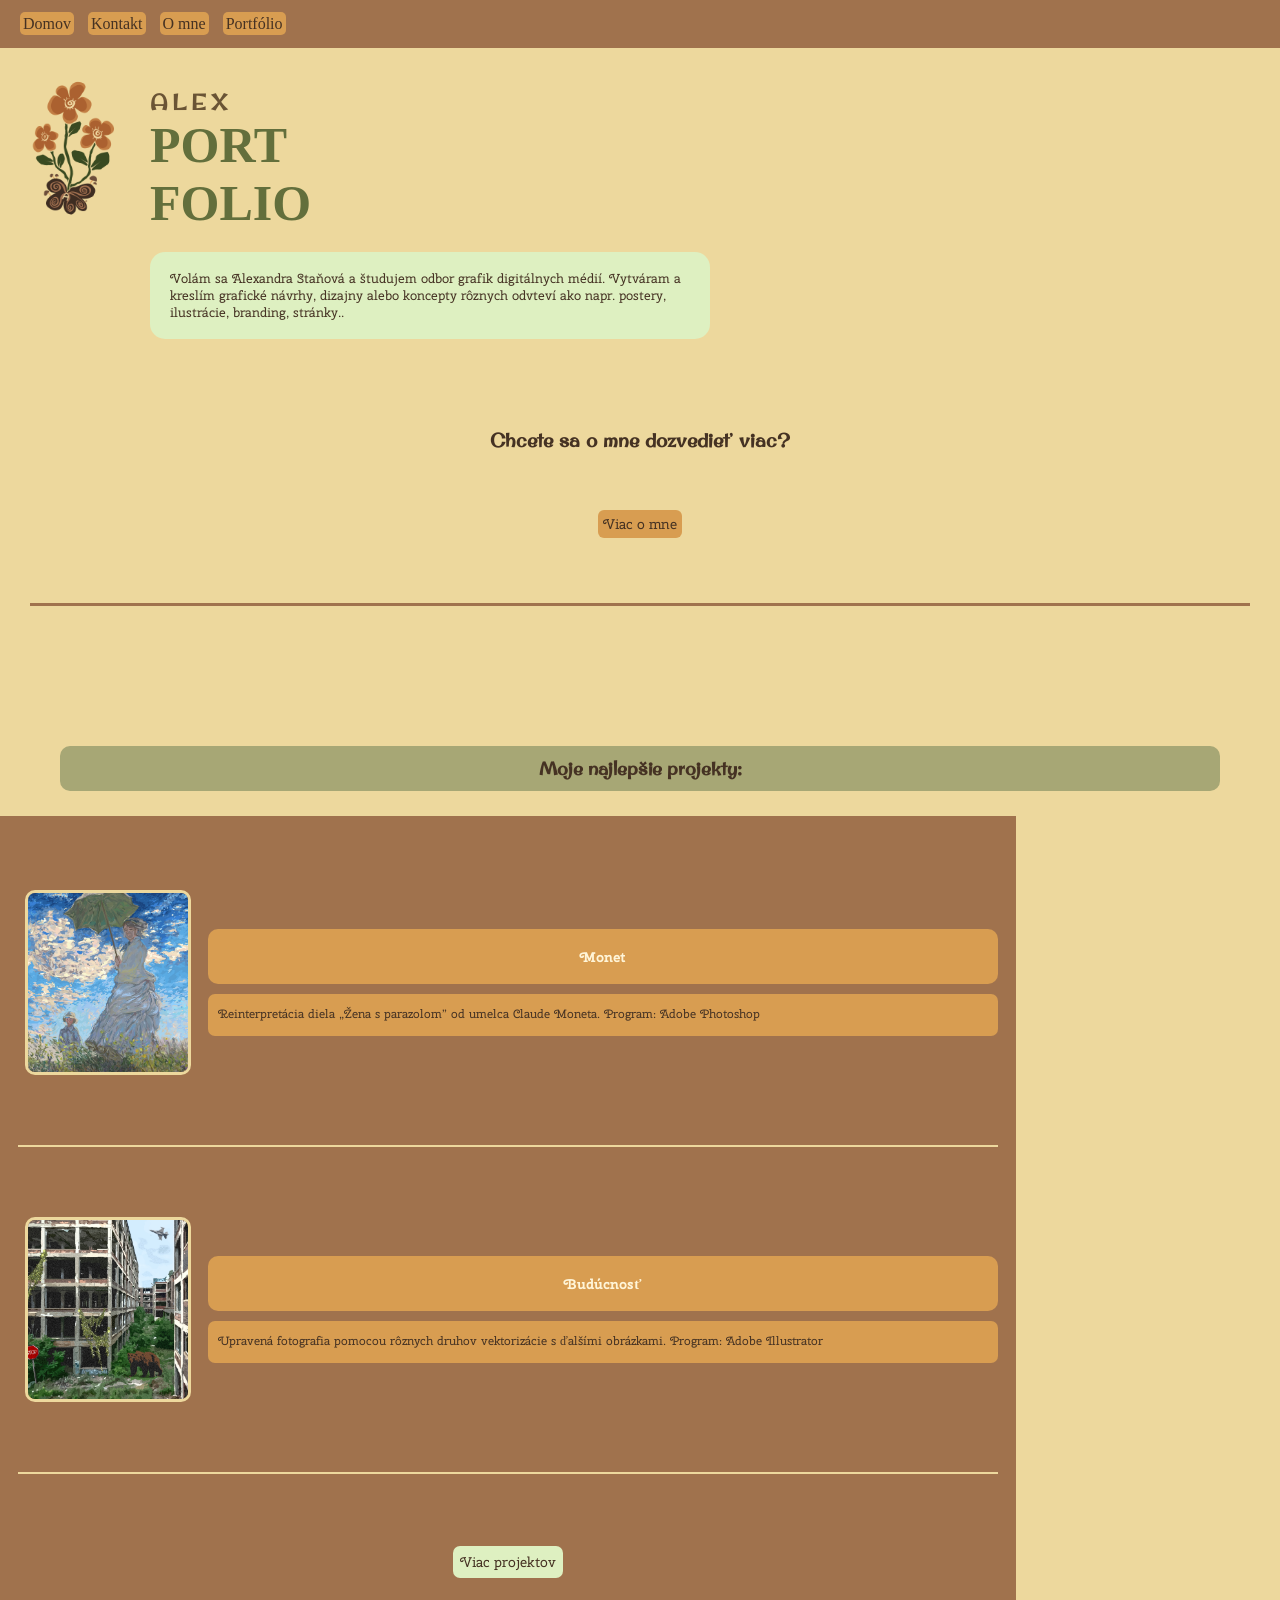
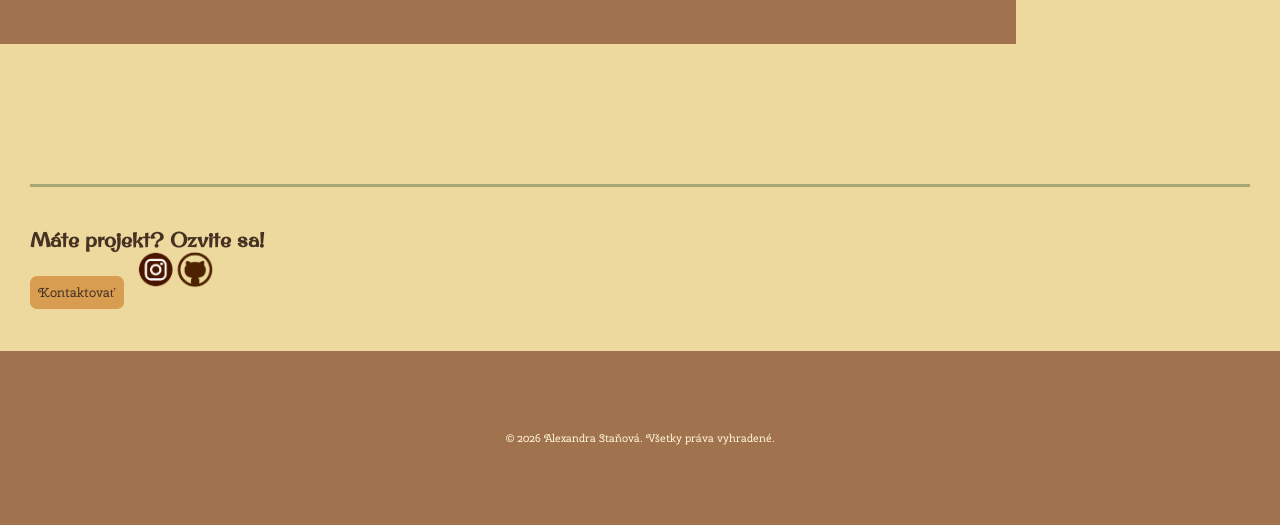
==== index.html @ a2c01151 "." ====
<!DOCTYPE html>
<html lang="en">
<head>
    <meta charset="UTF-8">
    <meta name="viewport" content="width=device-width, initial-scale=1.0">
    <link rel="stylesheet" href="assets/css/normalize.css">
    <link rel="stylesheet" href="assets/css/style.css">
    <title>Portfólio Domov</title>
</head>
<body>

<!------------------------------------------------------------------------------------------------>

    <header>
        <a href="index.html" class="header-domov">Domov</a>
        <a href="kontakt.html" class="header-kontakt">Kontakt</a>
        <a href="o-mne.html" class="header-omne">O mne</a>
        <a href="portfolio.html" class="header-portfolio">Portfólio</a>
    </header>

<!---------------------------------------------------------------------------------------------------->

<section class="hero">
    <div class="hero-image">
        <img src="pictures/kvet_portfolio.png" alt="kvet" width="300px" height="auto">
    </div>
    <div class="hero-text">
        <div class="hero-headings">
            <h1 class="farba-mena">ALEX</h1>
            <h1 class="farba-portfolio">PORT</h1>
            <h1 class="farba-portfolio">FOLIO</h1>
        </div>
        <main class="domov-popis">
            <p>Volám sa Alexandra Staňová a študujem odbor grafik digitálnych médií. Vytváram a kreslím grafické návrhy, dizajny alebo koncepty rôznych odvteví ako napr. postery, ilustrácie, branding, stránky..</p>
        </main>
    </div>
</section>

<!--------------------------------------------------------------------------------------------->

<section class="sekcia-viac-omne">
    <h3>Chcete sa o mne dozvedieť viac?</h3>
    <a href="o-mne.html" class="o-mne">Viac o mne</a>
</section>

<!----------------------------------------------------------------------------------------->



<h2 class="naj-projekty-nadpis">Moje najlepšie projekty:</h2>

<article class="naj-projekty">
    
        <section class="projekt-monet projekt-karta">
            <img class="obrazky" src="projects/monet.jpg" alt="monet" width="200px" height="auto">

            <div class="projekt-text">
                <section class="border-nazov">
                    <h4>Monet</h4>
                </section>

                <section class="border-popis">
                    <p>Reinterpretácia diela „Žena s parazolom” od umelca Claude Moneta. Program: Adobe Photoshop</p>
                </section>
            </div>
        </section>

        <section class="projekt-buducnost projekt-karta">
            <img class="obrazky" src="projects/buducnost.jpg" alt="budúcnosť" width="200px" height="auto">

            <div class="projekt-text">
                <section class="border-nazov">
                    <h4>Budúcnosť</h4>
                </section>

                <section class="border-popis">
                    <p>Upravená fotografia pomocou rôznych druhov vektorizácie s ďalšími obrázkami. Program: Adobe Illustrator</p>
                </section>
            </div>
        </section>

        <section class="sekcia-viac-projektov">
            <a href="portfolio.html" class="viac-projektov">Viac projektov</a>
        </section>

</article>

    


<!----------------------------------------------------------------------------------------->

<section class="border-kontakt">
    <h3 id="ozvite-sa-nadpis">Máte projekt? Ozvite sa!</h3>
    <a href="kontakt.html" class="kontaktovat">Kontaktovať</a>
    <img  src="icons/Group 53.png" alt="instagram a github ikony" width="85px" height="auto">
</section>

<!------------------------------------------------------------------------------------------->

<footer>
    © 2026 Alexandra Staňová. Všetky práva vyhradené.
</footer>

<!---------------------------------------------------------------------------------------------->

</body>
</html>
---- assets/css/style.css ----
@import url('https://fonts.googleapis.com/css2?family=Irish+Grover&family=Julius+Sans+One&family=Montserrat:ital,wght@0,100..900;1,100..900&display=swap');
@import url('https://fonts.googleapis.com/css2?family=Irish+Grover&family=Julius+Sans+One&family=Montserrat:ital,wght@0,100..900;1,100..900&family=Original+Surfer&display=swap');
@import url('https://fonts.googleapis.com/css2?family=Cherry+Swash:wght@400;700&family=Irish+Grover&family=Julius+Sans+One&family=Montserrat:ital,wght@0,100..900;1,100..900&family=Original+Surfer&display=swap');

:root{
    --primarna-pozadie: #EDD89D;
    --primarna-header-footer-sekcie: #A0724D;
    --primarna-border-nav: #D89D51;
    --text-podnadpisy: #453223;

    --elementy-sekcie: #A7A775;
    --sekundarna-nadpisy: #636F3C;
    --sekundarna-meno: #6A5435;
    
    --nadpisy-projektov: #FFF5D8;
    --imput-bordery: #DEF0C1;
}


/*----------------------------------------------------------------------------------*/


body{
    background-color: var(--primarna-pozadie);
    margin: 0;
}

footer{
    font-family: Cherry Swash;
    background-color: var(--primarna-header-footer-sekcie);
    color: var(--nadpisy-projektov);
    padding-top: 80px;
    margin-top: 50px;
    padding-bottom: 80px;
    text-align: center;
    font-size: 11px;
    font-weight: lighter;
}

header{
    background-color: var(--primarna-header-footer-sekcie);
    padding: 15px;

}
.header-domov{
    font-family: Irish Grover;
    color: var(--text-podnadpisy);
    background-color: var(--primarna-border-nav);
    margin-right: 10px;
    padding: 3px;
    border-radius: 5px;
    margin-left: 5px;
}
.header-kontakt{
    font-family: Irish Grover;
    color: var(--text-podnadpisy);
    background-color: var(--primarna-border-nav);
    margin-right: 10px;
    padding: 3px;
    border-radius: 5px;
}
.header-omne{
    font-family: Irish Grover;
    color: var(--text-podnadpisy);
    background-color: var(--primarna-border-nav);
    margin-right: 10px;
    padding: 3px;
    border-radius: 5px;
}
.header-portfolio{
    font-family: Irish Grover;
    color: var(--text-podnadpisy);
    background-color: var(--primarna-border-nav);
    margin-right: 10px;
    padding: 3px;
    border-radius: 5px;
}


/*-------------------------------------------------------------------------------------*/


/*toto je domovska stranka*/


.farba-mena{
    color: var(--sekundarna-meno);
    font-family: Original Surfer;
    font-size: 22px;
    letter-spacing: 5px;
    padding-top: 20px;
}
.farba-portfolio{
    color: var(--sekundarna-nadpisy);
    font-family: Irish Grover;
    font-size: 50px;
    font-weight: light;
}



p{
    font-family: Cherry Swash;
    color: var(--text-podnadpisy);
}
h3{

    color: var(--text-podnadpisy);
    font-family: Original Surfer;
}
h2{
    color: var(--text-podnadpisy);
    font-family: Original Surfer;
}
h4{
    font-family: Cherry Swash;
    color: var(--nadpisy-projektov);
}




.domov-popis{
    background-color: var(--imput-bordery);
    padding-right: 20px;
    padding-bottom: 5px;
    padding-top: 5px;
    padding-left: 20px;
    /*padding: 20px 20px 18px;*/
    border: var(--imput-bordery);
    border-radius: 15px;
    margin: 0;
    box-sizing: border-box;
    max-width: 560px;
    font-size: 13px;
}

.hero{
    display: flex;
    align-items: flex-start;
    gap: 30px;
    margin: 20px;
}

.hero-image img{
    /*display: block;*/
    width: 100px;
    height: auto;
}

.hero-text{
    display: flex;
    flex-direction: column;
    gap: 20px;
}

.hero-headings h1{
    margin: 0;
}

.hero-headings{
    display: flex;
    flex-direction: column;
    /*gap: 5px;*/
}

.o-mne{
    background-color: var(--primarna-border-nav);
    border-radius: 6px;
    padding: 5px;
    border-color: var(--primarna-border-nav);
    border-bottom: var(--primarna-border-nav);
    border-right: var(--primarna-border-nav);
    color: var(--text-podnadpisy);
    margin-top: 40px;
    font-size: 14px;
    margin-bottom: 25px;
}
.sekcia-viac-omne{
    display: flex;
    flex-direction: column;
    align-items: center;
    border-bottom: solid;
    color: var(--primarna-header-footer-sekcie);
    padding-bottom: 40px;
    margin-left: 30px;
    margin-right: 30px;
    text-align: center;
    margin-top: 70px;
}



.viac-projektov{
    background-color: var(--imput-bordery);
    color: var(--text-podnadpisy);
    border-radius: 7px;
    padding: 7px;
    font-size: 14px;
}
.sekcia-viac-projektov{
    display: flex;
    flex-direction: column;
    align-items: center;
    margin-top: 50px;
    margin-bottom: 30px;
}



.kontaktovat{
    background-color: var(--primarna-border-nav);
    color: var(--text-podnadpisy);
    font-size: 13px;
    padding-top: 8px;
    padding-bottom: 8px;
    padding-left: 8px;
    padding-right: 8px;
    border-radius: 7px;
    
}
.border-kontakt{
    border-top: solid;
    color: var(--elementy-sekcie);
    margin-top: 90px;
    padding-top: 20px;
    margin-left: 30px;
    margin-right: 30px;
}
#ozvite-sa-nadpis{
    margin-left: 0px;
    font-size: 20px;
    margin-bottom: -10px;
}






.border-nazov{
    background-color: var(--primarna-border-nav);
    text-align: center;
    border-radius: 10px;
    font-size: 14px;
}
.border-popis{
    background-color: var(--primarna-border-nav);
    border-radius: 7px;
    font-size: 12px;
    padding: 0 10px 2px;
}
.naj-projekty{
    background-color: var(--primarna-header-footer-sekcie);
    padding: 24px 18px 36px;
    display: grid;
    gap: 22px;
    max-width: 980px;
    margin-bottom: 140px;
}

.naj-projekty-nadpis{
    background-color: var(--elementy-sekcie);
    text-align: center;
    margin-top: 140px;
    margin-left: 60px;
    margin-right: 60px;
    border-radius: 10px;
    padding-bottom: 11px;
    padding-top: 11px;
    font-size: 18px;
    margin-bottom: 25px;
}

.obrazky{
    color: var(--primarna-pozadie);
    border: solid;
    border-width: 3px;
    border-radius: 10px;
    display: block;
    width: 160px;
    height: auto;
    margin: 0 auto;
    
}

.projekt-karta{
    display: grid;
    grid-template-columns: 180px 1fr;
    gap: 10px;
    align-items: center;
    border-bottom: 2px solid var(--primarna-pozadie);
    padding-bottom: 70px;
}

.projekt-text{
    display: flex;
    flex-direction: column;
    gap: 10px;
}

.projekt-monet,
.projekt-buducnost{
    color: var(--primarna-pozadie);
}

.projekt-buducnost{
    padding-top: 8px;
    margin-top: 40px;
}

.projekt-monet{
    margin-top: 50px;
}


a{
    text-decoration: none;
    font-family: Cherry Swash;
}








/*-------------------------------------------------------------------------------------*/


/*toto je o mne*/


.o-mne-p{
    background-color: var(--imput-bordery);
    margin-left: 20px;
    margin-right: 20px;
    border-radius: 15px;
    font-size: 14px;
    padding-top: 5px;
    padding-bottom: 5px;
    padding-left: 20px;
    padding-right: 20px;
    margin-top: 20px;
}

.meno-o-mne{
    font-family: Original Surfer;
    color: var(--sekundarna-nadpisy);
    margin-top: -60px;
    font-weight: 600;
}

.nadpis-o-mne{
    font-family: Irish Grover;
    margin-left: 20px;
    color: var(--sekundarna-meno);
    margin-bottom: -5px;
    font-size: 27px;
    font-weight: lighter;
}

.profile-header{
    display: flex;
    align-items: center;
    padding-left: 20px;
    padding-right: 20px;
}

.zručnosti-nadpis{
    color: var(--sekundarna-nadpisy);
    background-color: var(--imput-bordery);
    text-align: center;
    margin-left: 50px;
    margin-right: 50px;
    border-radius: 10px;
    margin-top: 50px;
    margin-bottom: 40px;
    padding-top: 7px;
    padding-bottom: 7px;
    font-size: 21px;
    font-weight: 600;
    
}
.zručnosti-sekcia{
    border-top: solid;
    border-bottom: solid;
    color: var(--elementy-sekcie);
    margin-left: 20px;
    margin-right: 20px;
    margin-top: 75px;
    margin-bottom: 90px;
}

#pfp{
    color: var(--primarna-header-footer-sekcie);
    border: solid;
    border-width: 6px;
    border-radius: 50%;
    display: block;
    width: 150px;
    margin-left: auto; /* pushes image to the right inside .profile-header */
    margin-right: 0;
    margin-bottom: 20px;
    margin-top: 70px;
}

.zručnosti-kvety{
    display: grid;
    grid-template-columns: repeat(2, 1fr);
    gap: 12px 10px;
    justify-items: center;
    align-items: center;
    margin: 0 12px 30px;
}

.zručnosti-kvety img{
    width: 135px;
    height: auto;
    display: block;
    
}






/*-------------------------------------------------------------------------------------*/


/*toto je portfolio*/


.projekty-portfolio{
    font-family: Irish Grover;
    color: var(--sekundarna-nadpisy);
    text-align: right;
    margin-top: 30px;
    font-size: 45px;
    font-weight: light;
}
.portfolio-text{
    background-color: var(--imput-bordery);
    border-radius: 15px;
    margin-bottom: 35px;
    font-size: 13px;
    padding-left: 15px;
    padding-right: 15px;
    padding-bottom: 15px;
    padding-top: 15px;
    margin-left: 50px;
}
.projekty-uvod{
    border-bottom: solid;
    color: var(--primarna-header-footer-sekcie);
    margin-left: 30px;
    margin-right: 30px;
    margin-bottom: 90px;
}



.projekty-nazvy{
    background-color: var(--primarna-border-nav);
    color: var(--nadpisy-projektov);
    text-align: center;
    border-radius: 9px;
    margin-left: 70px;
    margin-right: 70px;
    font-family: Cherry Swash;
    font-size: 17px;
    font-weight: lighter;
    padding-top: 8px;
    padding-bottom: 8px;
}

.projekty-popis{
    background-color: var(--primarna-border-nav);
    border-radius: 10px;
    margin-left: 20px;
    margin-right: 20px;
    margin-bottom: 70px;
    font-size: 13px;
    padding-top: 15px;
    padding-bottom: 25px;
    padding-left: 20px;
    padding-right: 20px;
    text-align: center;
    margin-top: 25px;
}

.projekt{
    border-color: var(--primarna-header-footer-sekcie);
    border: solid;
}

.projekty-sekcie{
    border-bottom: solid;
    margin-left: 30px;
    margin-right: 30px;
    color: var(--primarna-header-footer-sekcie);
    margin-bottom: 60px;
}



.obrazky2{
    color: var(--primarna-header-footer-sekcie);
    border: solid;
    border-radius: 5px;
    border-width: 4px;
    display: block;
    margin-left: auto;
    margin-right: auto;
}






/*-------------------------------------------------------------------------------------*/


/*toto je kontakt*/


.kontakt-nadpis{
    color: var(--sekundarna-nadpisy);
    text-align: center;
    margin-top: 60px;
}

form{
    background-color: var(--elementy-sekcie);
    margin-left: 25px;
    margin-right: 25px;
    padding: 20px 15px;
    padding-top: 20px;
    padding-bottom: 15px;
    border-radius: 15px;
    max-width: 560px;
    box-sizing: border-box;
    margin-bottom: 80px;
}

.labels-kontakt{
    display: block;
    font-family: Cherry Swash;
    color: var(--text-podnadpisy);
    margin-bottom: 8px;
    margin-left: 5px;
    font-size: 16px;
    font-weight: 600;
}

input{
    display: block;
    width: 90%;
    background-color: var(--imput-bordery);
    border: none;
    border-radius: 8px;
    padding: 10px 8px;
    margin-bottom: 25px;
    box-sizing: border-box;
}

textarea{
    display: block;
    width: 90%;
    min-height: 80px;
    background-color: var(--imput-bordery);
    border: none;
    border-radius: 10px;
    padding: 10px 8px;
    margin-bottom: 25px;
    box-sizing: border-box;
}

button{
    display: inline-flex;
    align-items: center;
    justify-content: center;
    margin-left: auto;
    padding: 8px 28px;
    border: none;
    border-radius: 10px;
    background-color: var(--primarna-header-footer-sekcie);
    color: var(--nadpisy-projektov);
    font-family: Cherry Swash;
    cursor: pointer;
    font-size: 13px;
}

.mail-telefon{
    background-color: var(--primarna-border-nav);
    margin-left: 25px;
    margin-right: 80px;
    padding-left: 15px;
    border-radius: 15px;
    padding-top: 5px;
    padding-left: 20px;
    padding-right: 100px;
    font-size: 14px;
}

.kontakt-footer{
    margin-top: 350px;
    padding-bottom: 80px;
}

.kontakt-form{
    margin-top: 50px;
}
#kontakt-border{
    border-top: solid;
    border-color: var(--primarna-header-footer-sekcie);
    margin-top: 60px;
    padding-top: 50px;
    margin-left: 25px;
    margin-right: 30px;
    margin-bottom: 30px;
    font-size: 23px;
}

#ikonky{
    margin-left: -15px;
}

.kontakt-nazvy{
    font-weight: bold;
    font-size: 15px;
}

/*---------------------------------------------------------------------------------------------*/


@media (min-width: 1024px){


}
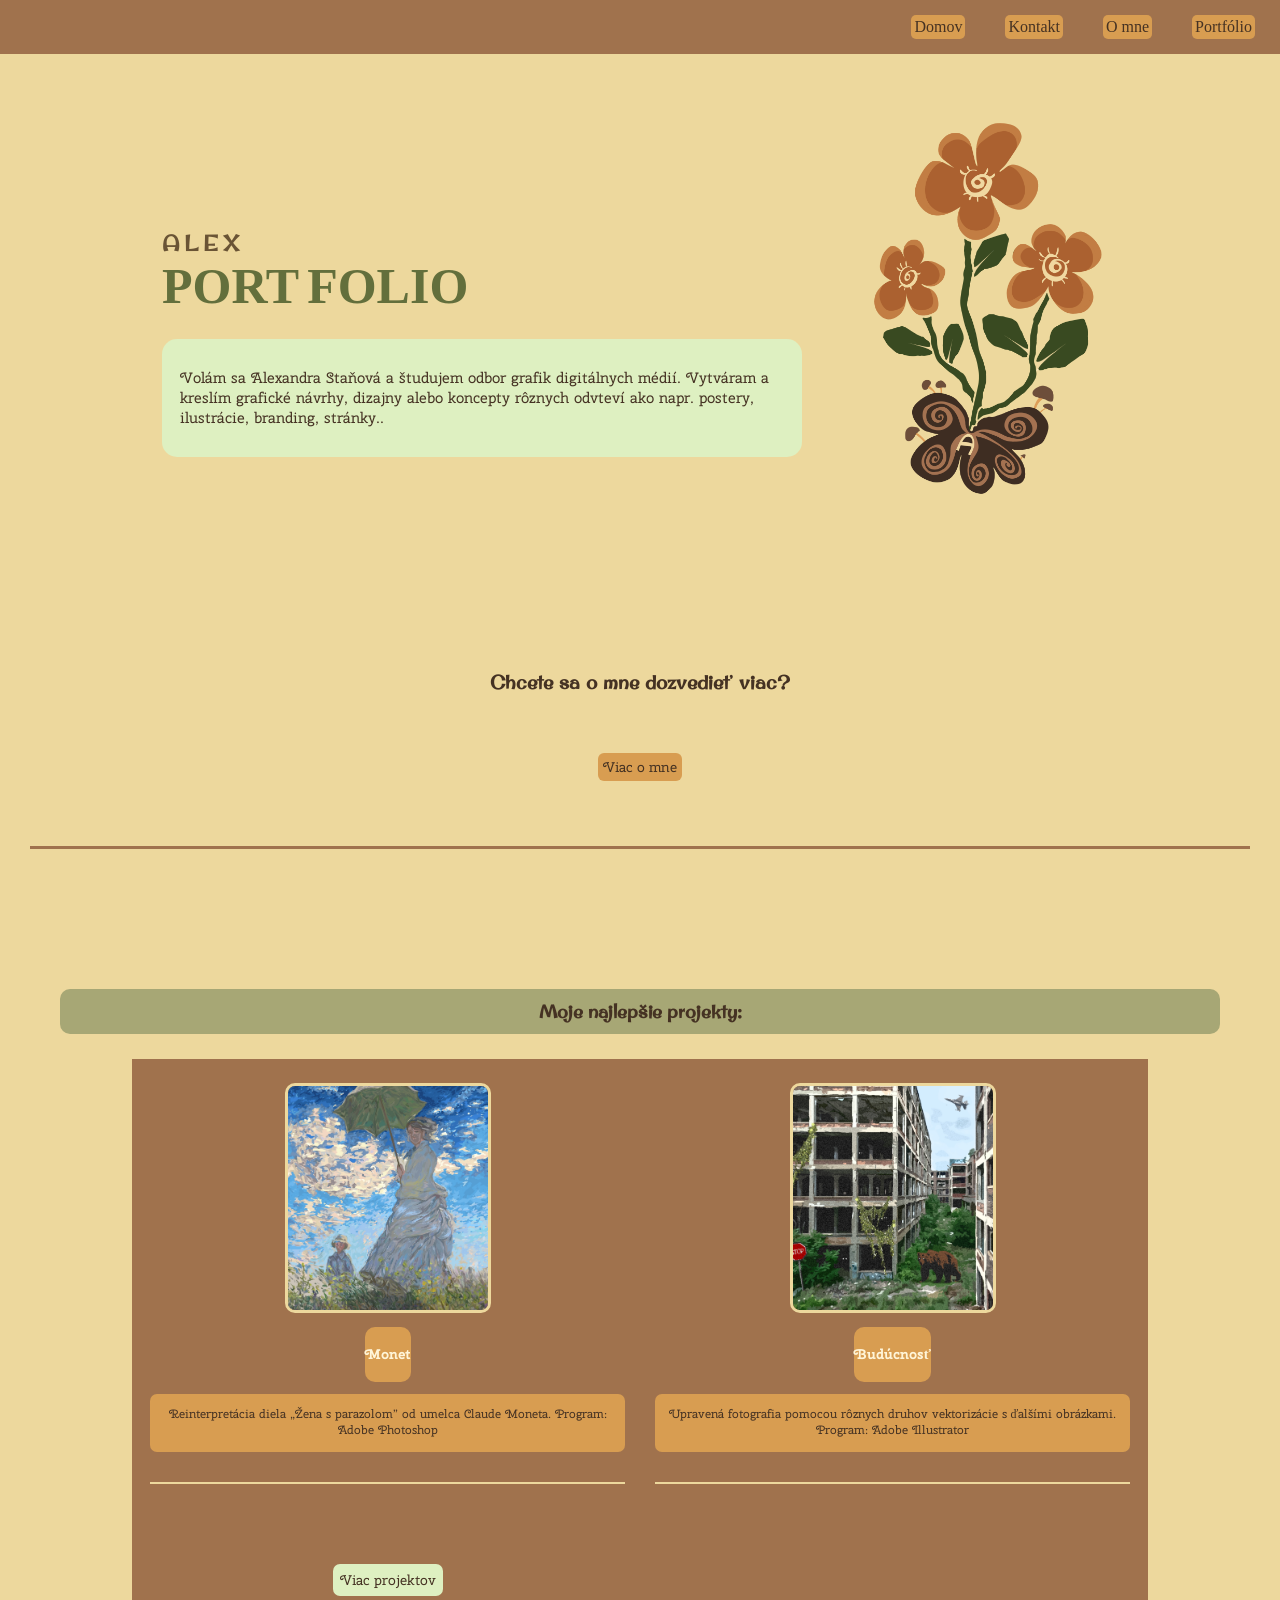
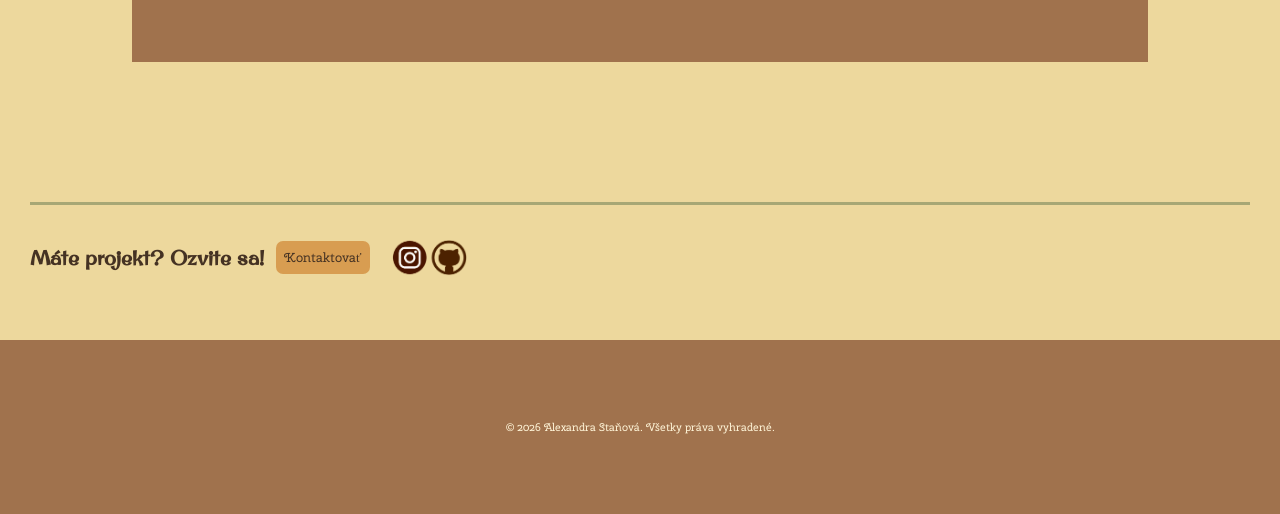
==== commit 34eea894: "." ====
--- a/index.html
+++ b/index.html
@@ -27,8 +27,10 @@
     <div class="hero-text">
         <div class="hero-headings">
             <h1 class="farba-mena">ALEX</h1>
-            <h1 class="farba-portfolio">PORT</h1>
-            <h1 class="farba-portfolio">FOLIO</h1>
+            <div class="hero-portfolio-line">
+                <h1 class="farba-portfolio">PORT</h1>
+                <h1 class="farba-portfolio">FOLIO</h1>
+            </div>
         </div>
         <main class="domov-popis">
             <p>Volám sa Alexandra Staňová a študujem odbor grafik digitálnych médií. Vytváram a kreslím grafické návrhy, dizajny alebo koncepty rôznych odvteví ako napr. postery, ilustrácie, branding, stránky..</p>
--- a/assets/css/style.css
+++ b/assets/css/style.css
@@ -144,7 +144,7 @@
 
 .hero-image img{
     /*display: block;*/
-    width: 100px;
+    width: 150px;
     height: auto;
 }
 
@@ -162,6 +162,14 @@
     display: flex;
     flex-direction: column;
     /*gap: 5px;*/
+}
+
+.hero-portfolio-line{
+    display: flex;
+    flex-direction: row;
+    flex-wrap: wrap;
+    gap: 8px;
+    align-items: baseline;
 }
 
 .o-mne{
@@ -226,11 +234,14 @@
     padding-top: 20px;
     margin-left: 30px;
     margin-right: 30px;
+    display: flex;
+    align-items: center;
+    gap: 12px;
+    flex-wrap: wrap;
 }
 #ozvite-sa-nadpis{
     margin-left: 0px;
     font-size: 20px;
-    margin-bottom: -10px;
 }
 
 
@@ -637,7 +648,88 @@
 /*---------------------------------------------------------------------------------------------*/
 
 
+/*=========POČÍTAČOVÁ VERZIA=========*/
+
+
 @media (min-width: 1024px){
-
+    header{
+        display: flex;
+        justify-content: flex-end;
+        align-items: center;
+        gap: 30px;
+    }
+
+    .hero{
+        display: flex;
+        align-items: center;
+        justify-content: center;
+        gap: 36px;
+        margin: 30px auto 0;
+        max-width: 1100px;
+        flex-direction: row-reverse;
+    }
+
+    .hero-image{
+        flex: 0 0 280px;
+        display: flex;
+        justify-content: center;
+        align-items: center;
+    }
+
+    .hero-image img{
+        width: 280px;
+        height: auto;
+        display: block;
+    }
+
+    .hero-text{
+        flex: 1 1 420px;
+        max-width: 640px;
+        gap: 24px;
+        align-items: flex-start;
+        text-align: left;
+    }
+
+    .domov-popis{
+        max-width: 640px;
+        font-size: 15px;
+        padding: 14px 18px;
+    }
+
+    .naj-projekty{
+        grid-template-columns: repeat(2, 1fr);
+        align-items: start;
+        gap: 30px;
+        margin: 0 auto 140px;
+    }
+
+    .projekt-karta{
+        display: flex;
+        flex-direction: column;
+        align-items: center;
+        gap: 14px;
+        padding-bottom: 30px;
+        text-align: center;
+    }
+
+    .obrazky{
+        width: 200px;
+        margin: 0 auto;
+    }
+
+    .projekt-text{
+        width: 100%;
+        display: flex;
+        flex-direction: column;
+        align-items: center;
+        gap: 12px;
+        text-align: center;
+    }
+
+    .projekt-buducnost,
+    .projekt-monet{
+        margin-top: 0;
+        padding-top: 0;
+    }
 
 }
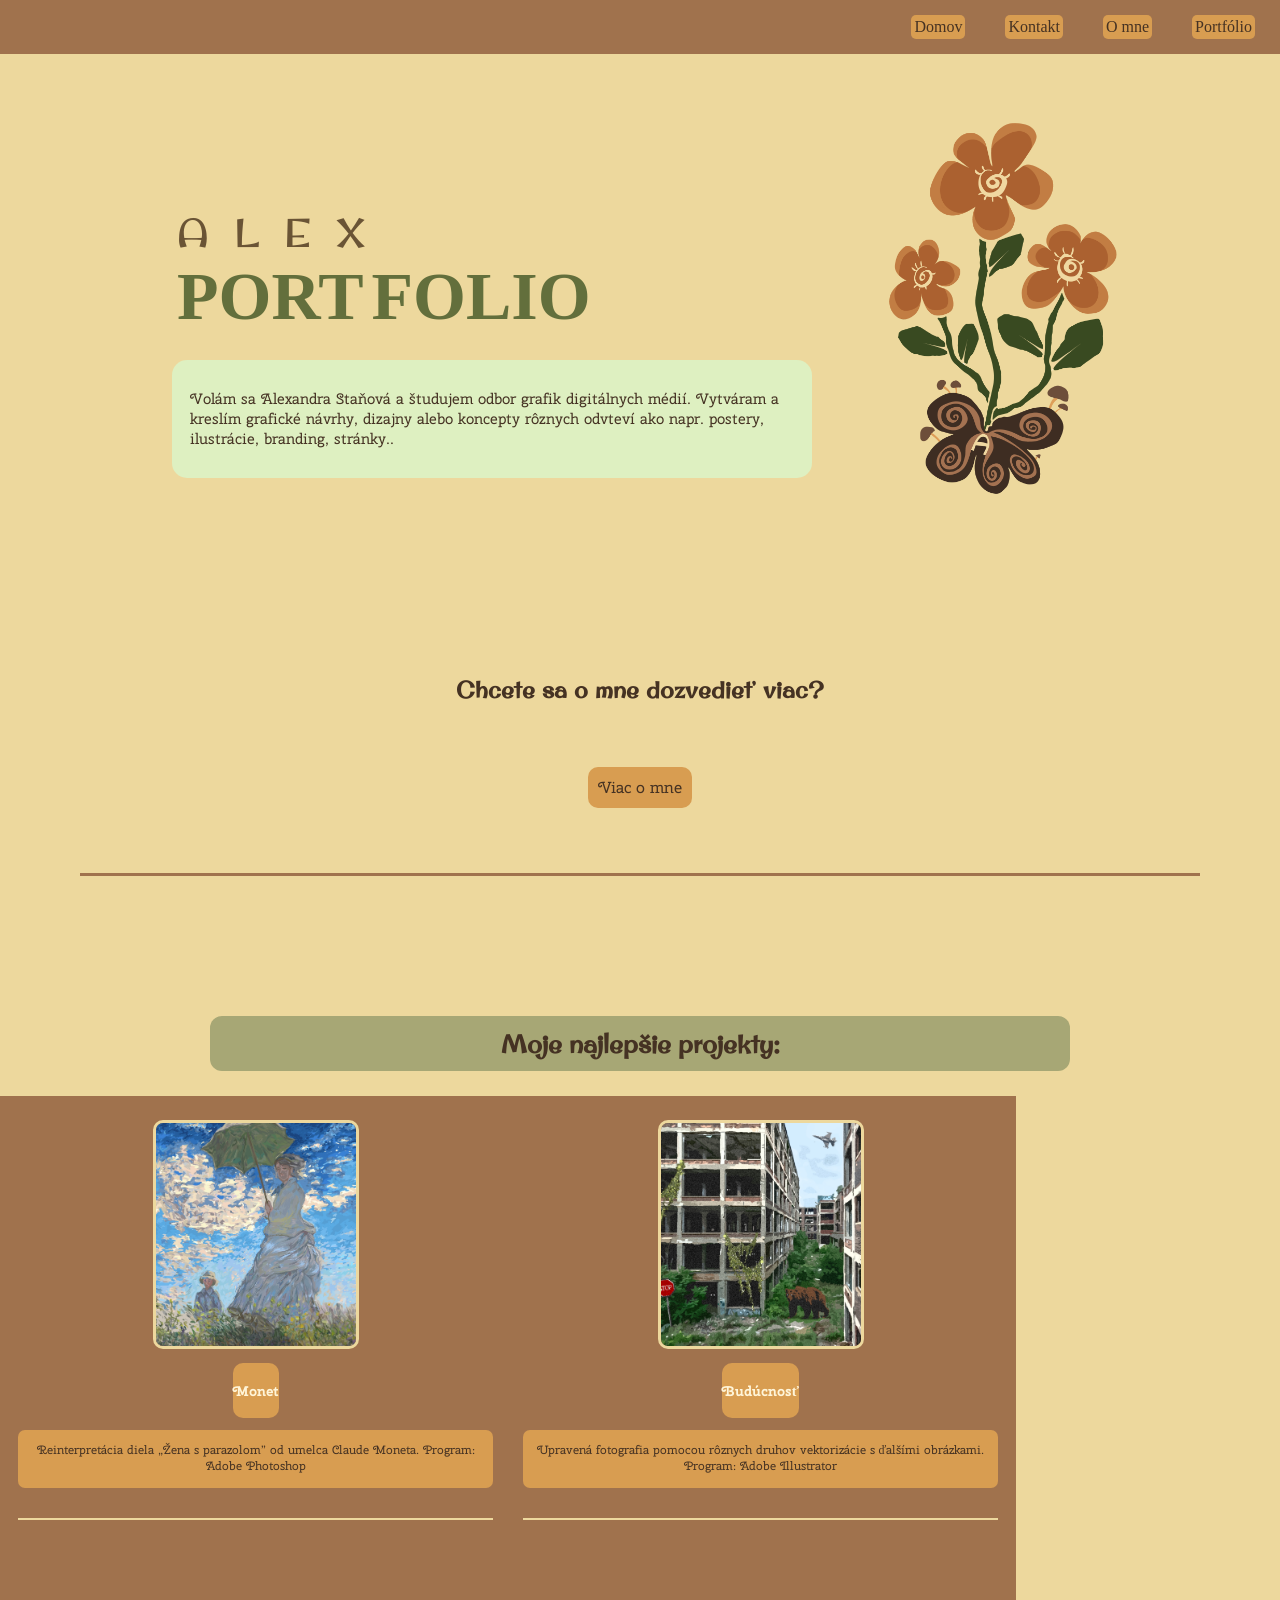
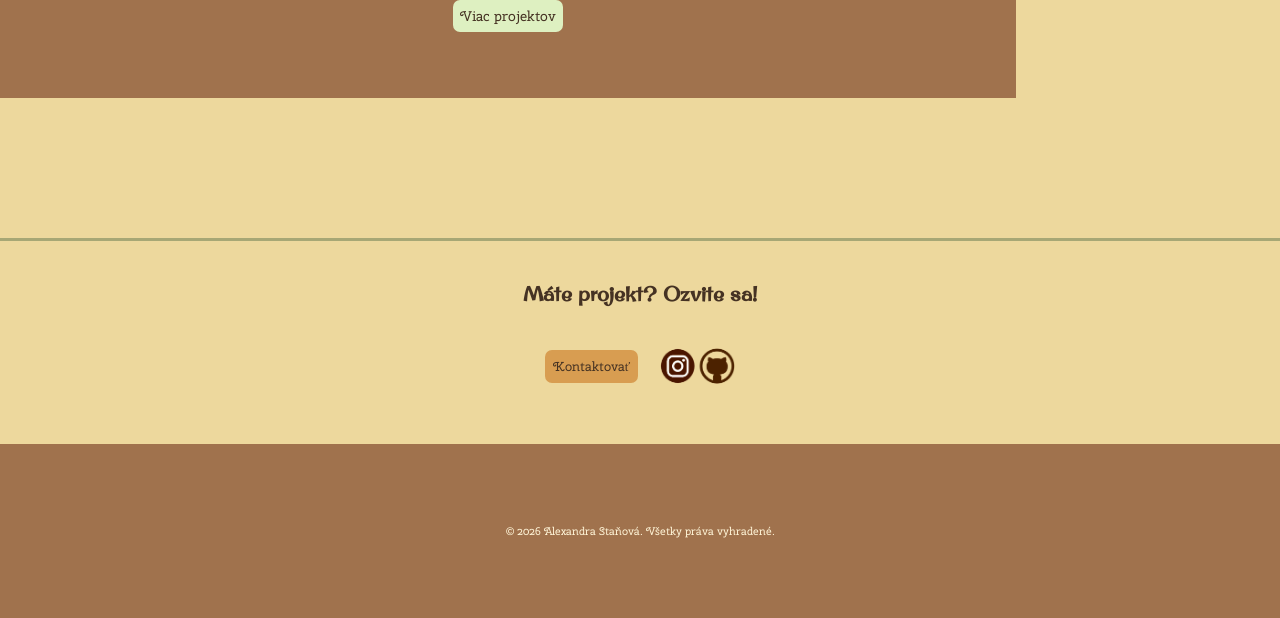
==== commit f1c347d2: "." ====
--- a/index.html
+++ b/index.html
@@ -41,7 +41,7 @@
 <!--------------------------------------------------------------------------------------------->
 
 <section class="sekcia-viac-omne">
-    <h3>Chcete sa o mne dozvedieť viac?</h3>
+    <h3 id="id-viac-omne">Chcete sa o mne dozvedieť viac?</h3>
     <a href="o-mne.html" class="o-mne">Viac o mne</a>
 </section>
 
--- a/assets/css/style.css
+++ b/assets/css/style.css
@@ -651,7 +651,30 @@
 /*=========POČÍTAČOVÁ VERZIA=========*/
 
 
-@media (min-width: 1024px){
+@media (min-width: 768px){
+    .kontakt-nadpis{
+        text-align: left;
+    }
+
+    form{
+        margin-left: auto;
+        margin-right: auto;
+        width: min(560px, calc(100% - 40px));
+        display: flex;
+        flex-direction: column;
+        align-items: center;
+        text-align: center;
+    }
+
+    .labels-kontakt,
+    input,
+    textarea,
+    button{
+        width: 100%;
+        max-width: 480px;
+        box-sizing: border-box;
+    }
+
     header{
         display: flex;
         justify-content: flex-end;
@@ -680,6 +703,7 @@
         width: 280px;
         height: auto;
         display: block;
+        margin-right: 20px;
     }
 
     .hero-text{
@@ -688,19 +712,56 @@
         gap: 24px;
         align-items: flex-start;
         text-align: left;
+        margin-left: 50px;
+        font-size: 500px;
+    }
+    .farba-mena{
+        font-size: 40px;
+        letter-spacing: 25px;
+        font-weight: 500;
+    }
+    .farba-portfolio{
+        font-size: 68px;
     }
 
     .domov-popis{
         max-width: 640px;
         font-size: 15px;
         padding: 14px 18px;
+        margin-left: -5px;
+    }
+
+    #id-viac-omne{
+        font-size: 23px;
+    }
+    .o-mne{
+        font-size: 16px;
+        padding-left: 10px;
+        padding-right: 10px;
+        padding-top: 10px;
+        padding-bottom: 10px;
+        border-radius: 10px;
+    }
+
+    .sekcia-viac-omne{
+        margin-left: 80px;
+        margin-right: 80px;
+    }
+
+    .naj-projekty-nadpis{
+        font-size: 25px;
+        padding-top: 12px;
+        padding-bottom: 12px;
+        margin-left: 210px;
+        margin-right: 210px;
+        border-radius: 12px;
     }
 
     .naj-projekty{
         grid-template-columns: repeat(2, 1fr);
         align-items: start;
         gap: 30px;
-        margin: 0 auto 140px;
+        
     }
 
     .projekt-karta{
@@ -732,4 +793,155 @@
         padding-top: 0;
     }
 
+    .projekty-uvod{
+        text-align: left;
+        max-width: 1100px;
+        margin: 0 auto 90px;
+        padding: 0 40px;
+    }
+
+    .projekty-portfolio,
+    .portfolio-text{
+        text-align: left;
+        margin-left: 0;
+        margin-right: 0;
+    }
+
+    .projekty-grid{
+        display: grid;
+        grid-template-columns: repeat(2, minmax(0, 1fr));
+        gap: 28px;
+        max-width: 1100px;
+        margin: 0 auto 80px;
+        padding: 0 40px;
+        align-items: start;
+    }
+
+    .projekty-sekcie{
+        margin: 0;
+        padding: 18px 16px 8px;
+        border-radius: 14px;
+        border-bottom: none;
+        box-sizing: border-box;
+        display: flex;
+        flex-direction: column;
+        align-items: center;
+    }
+
+    .projekty-sekcie .obrazky2{
+        order: 1;
+    }
+
+    .projekty-sekcie .projekty-nazvy{
+        order: 2;
+        margin-top: 20px;
+    }
+
+    .projekty-sekcie .projekty-popis{
+        order: 3;
+    }
+
+    .projekty-nazvy,
+    .projekty-popis{
+        margin-left: 50px;
+        margin-right: 50px;
+    }
+
+    .obrazky2{
+        width: 220px;
+        margin-bottom: 8px;
+    }
+
+    .sekcia-viac-projektov{
+        max-width: 1100px;
+        margin: 50px auto 30px;
+        padding: 0 40px;
+        justify-content: center;
+        grid-column: 1 / -1;
+    }
+
+    .profile-header{
+        display: flex;
+        flex-direction: column-reverse;
+        align-items: center;
+        justify-content: center;
+        text-align: center;
+        max-width: 1100px;
+        margin: 30px auto 0;
+        padding: 0 40px;
+        gap: 8px;
+    }
+
+    .meno-o-mne{
+        margin-top: 0;
+        font-size: 36px;
+        text-align: center;
+    }
+
+    #pfp{
+        display: block;
+        width: 220px;
+        margin: 0 auto;
+        flex-shrink: 0;
+    }
+
+    .nadpis-o-mne{
+        max-width: 1100px;
+        margin: 30px auto 0;
+        padding: 0 40px;
+        font-size: 30px;
+    }
+
+    .zručnosti-kvety{
+        grid-template-columns: repeat(3, 1fr);
+        gap: 18px;
+        max-width: 960px;
+        margin: 0 auto 40px;
+    }
+
+    .zručnosti-kvety img{
+        width: 150px;
+    }
+
+    .o-mne-paragraphy{
+        display: flex;
+        flex-direction: row;
+        flex-wrap: nowrap;
+        align-items: stretch;
+        gap: 20px;
+        max-width: 1100px;
+        margin: 0 auto;
+        padding: 0 40px;
+    }
+
+    .o-mne-p{
+        flex: 1 1 0;
+        min-width: 0;
+        margin: 20px 0 0;
+        box-sizing: border-box;
+    }
+
+    .border-kontakt{
+        justify-content: center;
+        margin-left: auto;
+        margin-right: auto;
+        align-items: center;
+        flex-wrap: wrap;
+        gap: 12px;
+    }
+
+    .border-kontakt #ozvite-sa-nadpis{
+        flex-basis: 100%;
+        order: 1;
+        text-align: center;
+    }
+
+    .border-kontakt .kontaktovat{
+        order: 2;
+    }
+
+    .border-kontakt img{
+        order: 3;
+    }
+
 }
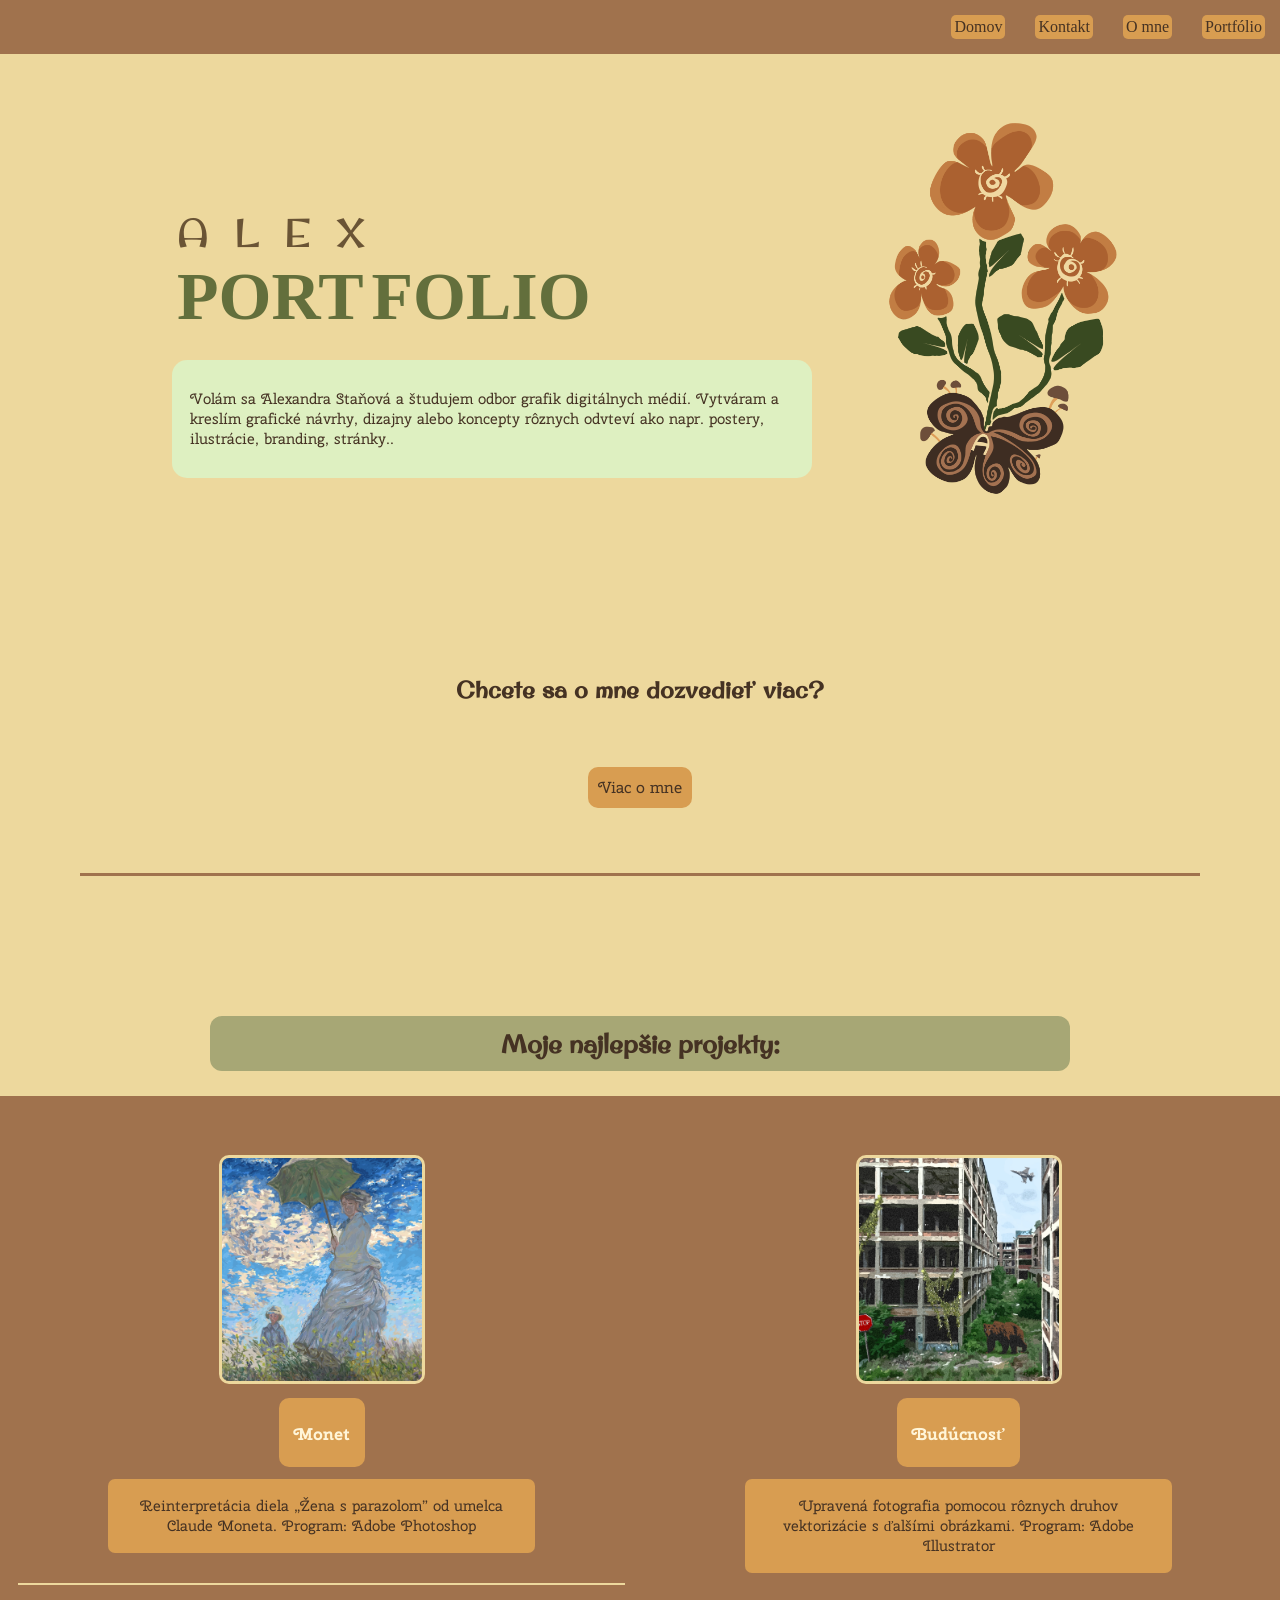
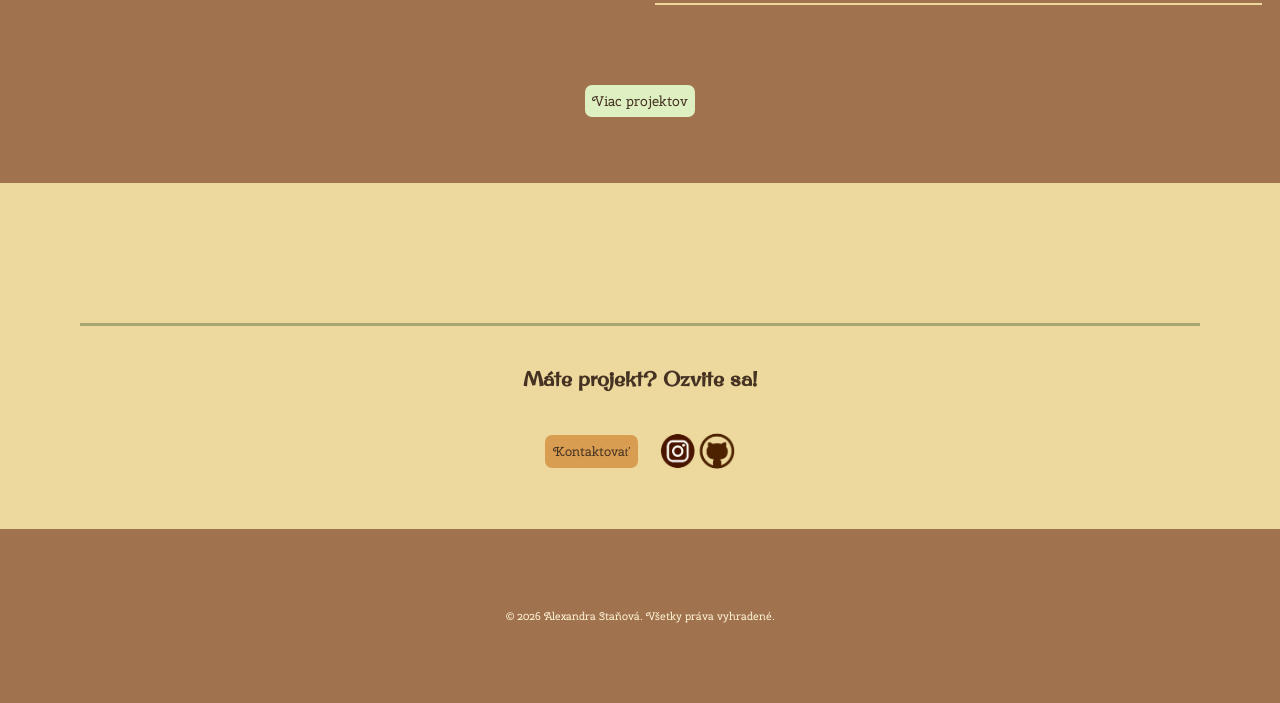
==== commit 276af3ae: "." ====
--- a/index.html
+++ b/index.html
@@ -12,10 +12,13 @@
 <!------------------------------------------------------------------------------------------------>
 
     <header>
-        <a href="index.html" class="header-domov">Domov</a>
-        <a href="kontakt.html" class="header-kontakt">Kontakt</a>
-        <a href="o-mne.html" class="header-omne">O mne</a>
-        <a href="portfolio.html" class="header-portfolio">Portfólio</a>
+        <button type="button" class="nav-toggle" aria-expanded="false" aria-controls="site-navigation">Menu</button>
+        <nav id="site-navigation" class="site-nav" aria-label="Hlavná navigácia">
+            <a href="index.html" class="header-domov">Domov</a>
+            <a href="kontakt.html" class="header-kontakt">Kontakt</a>
+            <a href="o-mne.html" class="header-omne">O mne</a>
+            <a href="portfolio.html" class="header-portfolio">Portfólio</a>
+        </nav>
     </header>
 
 <!---------------------------------------------------------------------------------------------------->
@@ -106,5 +109,15 @@
 
 <!---------------------------------------------------------------------------------------------->
 
+<script>
+    const navToggle = document.querySelector('.nav-toggle');
+    const siteNav = document.querySelector('.site-nav');
+
+    navToggle?.addEventListener('click', () => {
+        const expanded = navToggle.getAttribute('aria-expanded') === 'true';
+        navToggle.setAttribute('aria-expanded', String(!expanded));
+        siteNav?.classList.toggle('open');
+    });
+</script>
 </body>
 </html>
--- a/assets/css/style.css
+++ b/assets/css/style.css
@@ -18,6 +18,9 @@
 
 
 /*----------------------------------------------------------------------------------*/
+
+
+
 
 
 body{
@@ -40,7 +43,33 @@
 header{
     background-color: var(--primarna-header-footer-sekcie);
     padding: 15px;
-
+    position: sticky;
+    top: 0;
+    z-index: 100;
+}
+.nav-toggle{
+    display: inline-flex;
+    align-items: center;
+    justify-content: center;
+    font-family: Irish Grover;
+    color: var(--text-podnadpisy);
+    background-color: var(--primarna-border-nav);
+    border: none;
+    border-radius: 5px;
+    padding: 8px 12px;
+    cursor: pointer;
+}
+.site-nav{
+    display: none;
+    flex-direction: column;
+    gap: 10px;
+    margin-top: 12px;
+}
+.site-nav.open{
+    display: flex;
+}
+.site-nav a{
+    margin: 0;
 }
 .header-domov{
     font-family: Irish Grover;
@@ -253,21 +282,23 @@
     background-color: var(--primarna-border-nav);
     text-align: center;
     border-radius: 10px;
+    padding-top: 2px;
     font-size: 14px;
 }
 .border-popis{
     background-color: var(--primarna-border-nav);
     border-radius: 7px;
     font-size: 12px;
-    padding: 0 10px 2px;
+    padding: 2px 10px 2px;
 }
 .naj-projekty{
     background-color: var(--primarna-header-footer-sekcie);
     padding: 24px 18px 36px;
     display: grid;
     gap: 22px;
-    max-width: 980px;
+    max-width: 1277px;
     margin-bottom: 140px;
+
 }
 
 .naj-projekty-nadpis{
@@ -305,7 +336,7 @@
 }
 
 .projekt-text{
-    display: flex;
+    /*display: flex;*/
     flex-direction: column;
     gap: 10px;
 }
@@ -682,6 +713,17 @@
         gap: 30px;
     }
 
+    .site-nav{
+        display: flex;
+        flex-direction: row;
+        gap: 30px;
+        margin-top: 0;
+    }
+
+    .nav-toggle{
+        display: none;
+    }
+
     .hero{
         display: flex;
         align-items: center;
@@ -761,7 +803,6 @@
         grid-template-columns: repeat(2, 1fr);
         align-items: start;
         gap: 30px;
-        
     }
 
     .projekt-karta{
@@ -787,9 +828,23 @@
         text-align: center;
     }
 
+    .border-nazov{
+        padding-right: 15px;
+        padding-left: 15px;
+        font-size: 17px;
+    }
+
+    .border-popis{
+        margin-right: 90px;
+        margin-left: 90px;
+        padding-right: 15px;
+        padding-left: 15px;
+        font-size: 15px;
+    }
+
     .projekt-buducnost,
     .projekt-monet{
-        margin-top: 0;
+        margin-top: 35px;
         padding-top: 0;
     }
 
@@ -923,8 +978,8 @@
 
     .border-kontakt{
         justify-content: center;
-        margin-left: auto;
-        margin-right: auto;
+        margin-left: 80px;
+        margin-right: 80px;
         align-items: center;
         flex-wrap: wrap;
         gap: 12px;
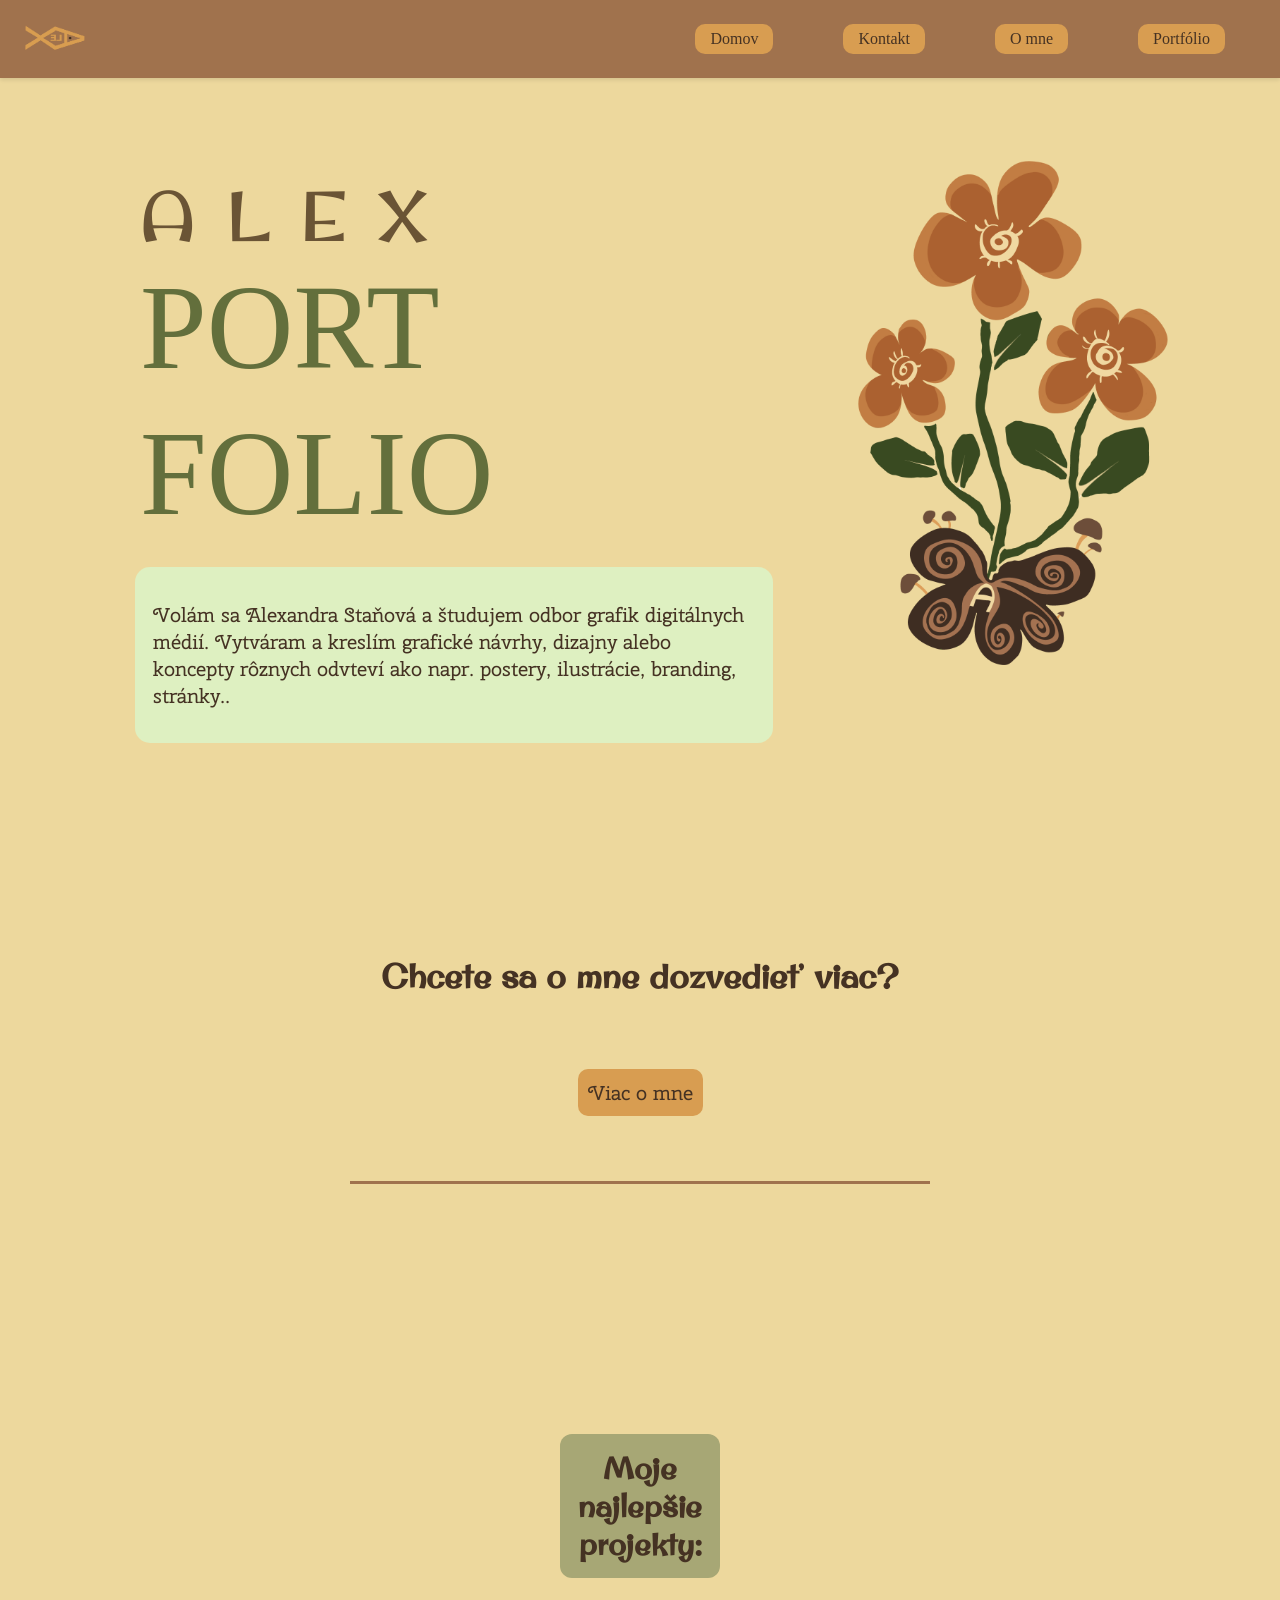
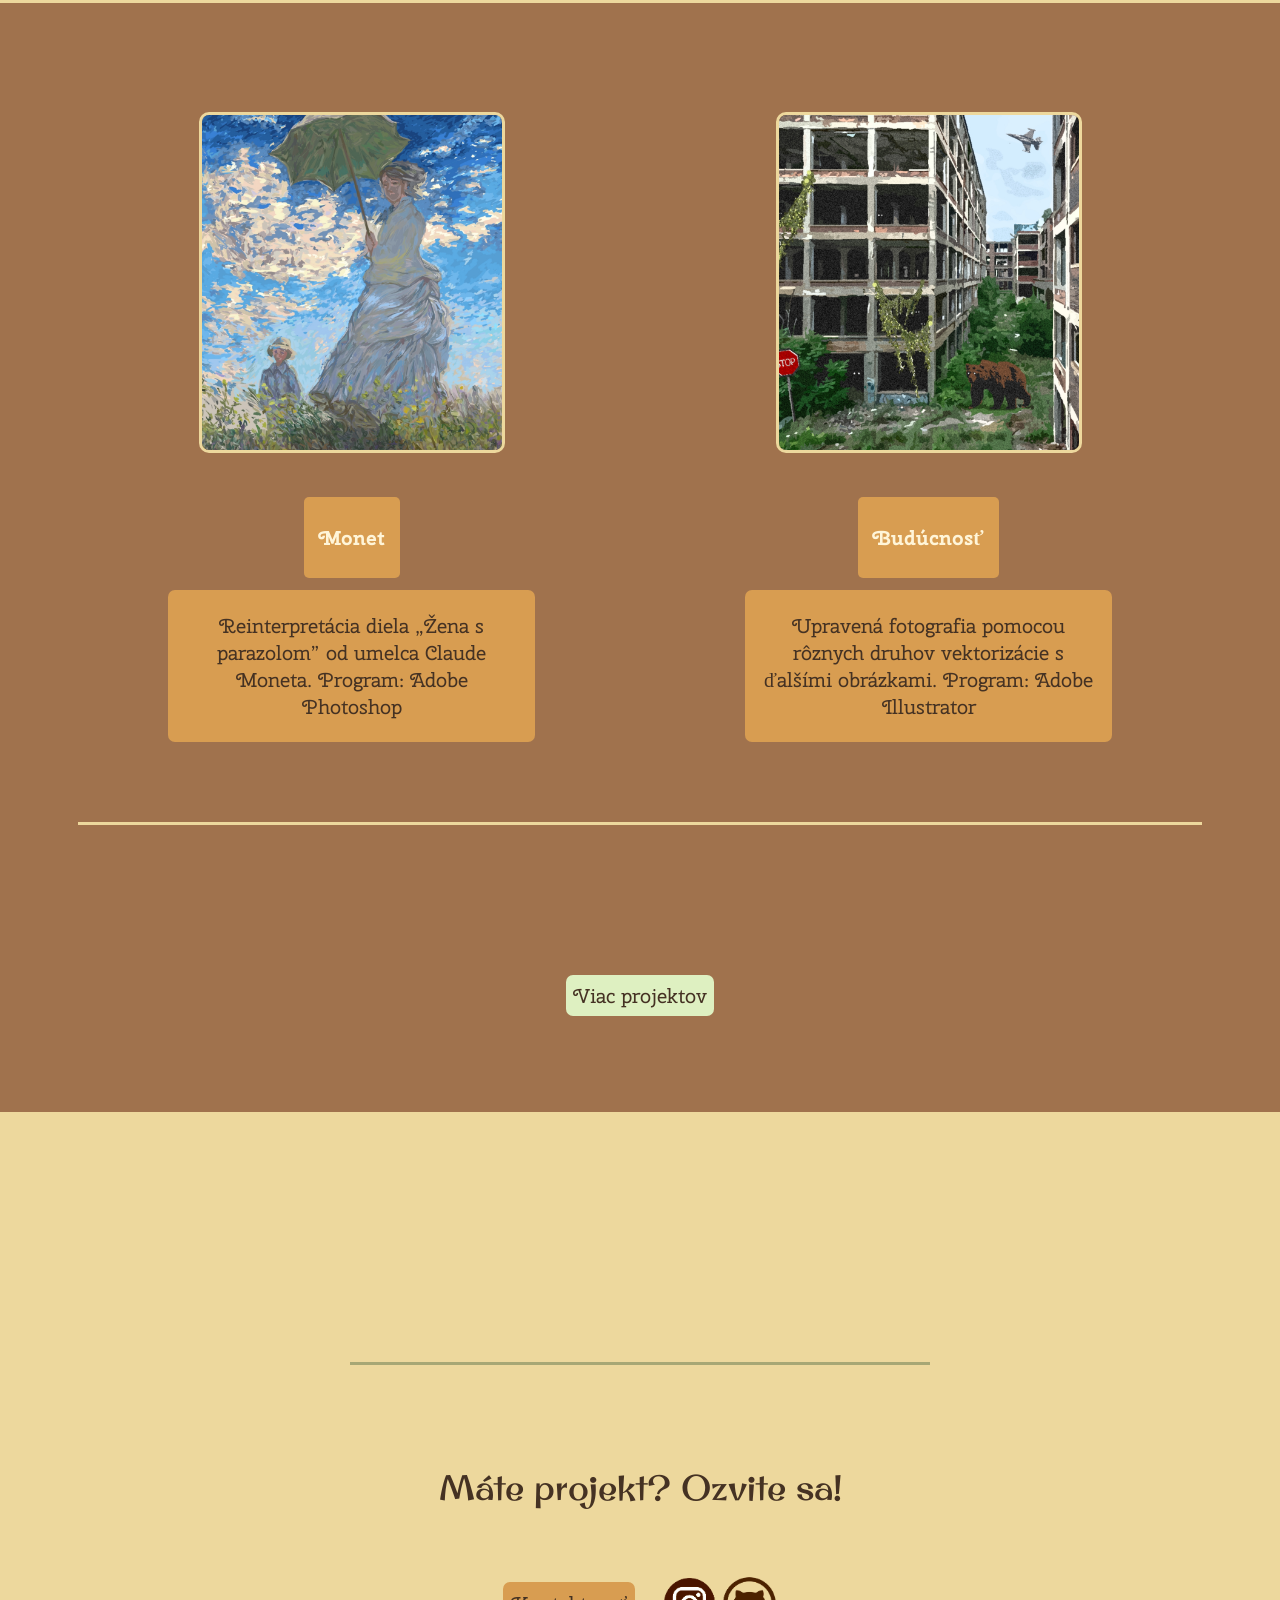
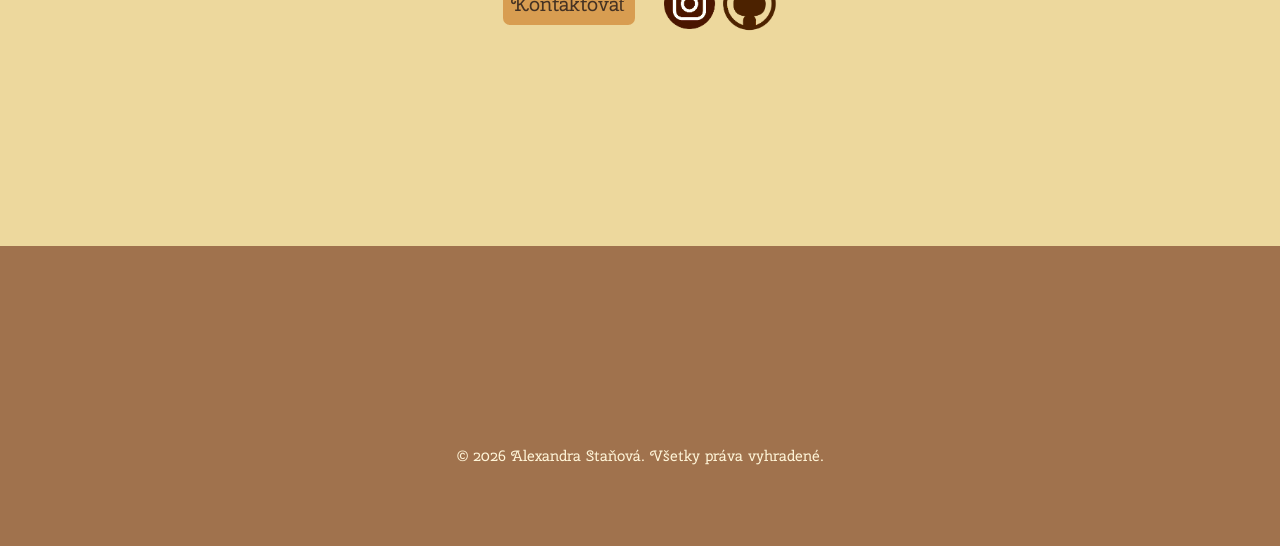
==== commit 4e8e6dbb: "." ====
--- a/index.html
+++ b/index.html
@@ -12,6 +12,9 @@
 <!------------------------------------------------------------------------------------------------>
 
     <header>
+
+        <img id="logo-stranky" src="icons/1000014231.png" alt="logo" width="60px">
+
         <button type="button" class="nav-toggle" aria-expanded="false" aria-controls="site-navigation">Menu</button>
         <nav id="site-navigation" class="site-nav" aria-label="Hlavná navigácia">
             <a href="index.html" class="header-domov">Domov</a>
@@ -56,6 +59,7 @@
 
 <article class="naj-projekty">
     
+    <div class="projekty-riadok"> 
         <section class="projekt-monet projekt-karta">
             <img class="obrazky" src="projects/monet.jpg" alt="monet" width="200px" height="auto">
 
@@ -83,6 +87,7 @@
                 </section>
             </div>
         </section>
+    </div>     
 
         <section class="sekcia-viac-projektov">
             <a href="portfolio.html" class="viac-projektov">Viac projektov</a>
--- a/assets/css/style.css
+++ b/assets/css/style.css
@@ -46,6 +46,11 @@
     position: sticky;
     top: 0;
     z-index: 100;
+    display:flex;
+    justify-content:flex-end;
+    align-items:center;
+    gap:15px;
+    box-shadow: 0 2px 4px rgba(0, 0, 0, 0.1);
 }
 .nav-toggle{
     display: inline-flex;
@@ -281,9 +286,11 @@
 .border-nazov{
     background-color: var(--primarna-border-nav);
     text-align: center;
-    border-radius: 10px;
-    padding-top: 2px;
+    border-radius: 5px;
+    margin-right: 10px;
+    margin-left: 10px;
     font-size: 14px;
+    
 }
 .border-popis{
     background-color: var(--primarna-border-nav);
@@ -643,7 +650,7 @@
     padding-left: 15px;
     border-radius: 15px;
     padding-top: 5px;
-    padding-left: 20px;
+    padding-left: 0px;
     padding-right: 100px;
     font-size: 14px;
 }
@@ -683,18 +690,27 @@
 
 
 @media (min-width: 768px){
+    
     .kontakt-nadpis{
         text-align: left;
+        font-size: 40px;
+        text-align: center;
+        margin-top: 100px;
+        margin-bottom: 60px;
+        font-weight: 500;
     }
 
     form{
-        margin-left: auto;
-        margin-right: auto;
-        width: min(560px, calc(100% - 40px));
+        margin: 0 auto;
+        padding-top: 65px;
+        padding-bottom: 90px;
+        max-width: 60%;
+        /*width: min(560px, calc(100% - 40px));*/
         display: flex;
         flex-direction: column;
         align-items: center;
-        text-align: center;
+        text-align: left;
+        margin-bottom: 150px;
     }
 
     .labels-kontakt,
@@ -702,13 +718,57 @@
     textarea,
     button{
         width: 100%;
-        max-width: 480px;
+        max-width: 800px;
         box-sizing: border-box;
+        font-size: 20px;
+    }
+    button{
+        margin-top: 50px;
+        margin-right: auto;
+        margin-left: auto;
+        padding-top: 15px;
+        padding-bottom: 15px;
+        width: 20%;
+    }
+    input{
+        margin-bottom: 50px;
+    }
+    textarea{
+        padding-bottom: 70px;
+    }
+    
+
+    #kontakt-border{
+        margin-left: 370px;
+        margin-right: 370px;
+        font-size: 35px;
+        font-weight: 500;
+        text-align: center;
+        padding-top: 100px;
+        margin-bottom: 60px;
+    }
+
+    .mail-telefon{
+        width: min(560px, calc(100% - 40px));
+        margin: 40px auto 0;
+        padding-left: 45px;
+        padding-top: 7px;
+        padding-bottom: 7px;
+        /*padding-right: 20px;*/
+    }
+    .kontakt-nazvy{
+        font-size: 20px;
+    }
+
+    #ikonky{
+        margin: auto;
+        padding-top: -50px;
+        width: 150px;
     }
 
     header{
         display: flex;
-        justify-content: flex-end;
+        justify-content: space-between;
         align-items: center;
         gap: 30px;
     }
@@ -716,9 +776,41 @@
     .site-nav{
         display: flex;
         flex-direction: row;
-        gap: 30px;
+        gap: 70px;
         margin-top: 0;
-    }
+        margin-right: 40px;
+    }
+    .header-domov{
+        padding-top: 6px;
+        padding-bottom: 6px;
+        padding-right: 15px;
+        padding-left: 15px;
+        border-radius: 10px;
+    }
+    .header-kontakt{
+        padding-top: 6px;
+        padding-bottom: 6px;
+        padding-right: 15px;
+        padding-left: 15px;
+        border-radius: 10px;
+    }
+    .header-omne{
+        padding-top: 6px;
+        padding-bottom: 6px;
+        padding-right: 15px;
+        padding-left: 15px;
+        border-radius: 10px;
+    }
+    .header-portfolio{
+        padding-top: 6px;
+        padding-bottom: 6px;
+        padding-right: 15px;
+        padding-left: 15px;
+        border-radius: 10px;
+    }
+    
+
+
 
     .nav-toggle{
         display: none;
@@ -742,10 +834,10 @@
     }
 
     .hero-image img{
-        width: 280px;
+        width: 381px;
         height: auto;
         display: block;
-        margin-right: 20px;
+    /* margin-right: 20px;*/
     }
 
     .hero-text{
@@ -758,12 +850,13 @@
         font-size: 500px;
     }
     .farba-mena{
-        font-size: 40px;
-        letter-spacing: 25px;
+        font-size: 70px;
+        letter-spacing: 30px;
         font-weight: 500;
     }
     .farba-portfolio{
-        font-size: 68px;
+        font-size: 120px;
+        font-weight: 500;
     }
 
     .domov-popis{
@@ -771,13 +864,15 @@
         font-size: 15px;
         padding: 14px 18px;
         margin-left: -5px;
+        
     }
 
     #id-viac-omne{
-        font-size: 23px;
+        margin-top: 100px;
+        font-size: 33px;
     }
     .o-mne{
-        font-size: 16px;
+        font-size: 20px;
         padding-left: 10px;
         padding-right: 10px;
         padding-top: 10px;
@@ -786,23 +881,39 @@
     }
 
     .sekcia-viac-omne{
-        margin-left: 80px;
-        margin-right: 80px;
-    }
+        margin-left: 350px;
+        margin-right: 350px;
+        margin-bottom: 250px;
+    }
+
+
+    .viac-projektov{
+        font-size: 20px;
+        margin-bottom: 30px;
+    }
+
 
     .naj-projekty-nadpis{
-        font-size: 25px;
-        padding-top: 12px;
-        padding-bottom: 12px;
-        margin-left: 210px;
-        margin-right: 210px;
+        font-size: 30px;
+        padding-top: 15px;
+        padding-bottom: 15px;
+        margin-left: 560px;
+        margin-right: 560px;
         border-radius: 12px;
+        text-align: center;
     }
 
     .naj-projekty{
         grid-template-columns: repeat(2, 1fr);
         align-items: start;
         gap: 30px;
+        max-width: 100%;
+        
+    }
+    .projekt-karta{
+        border-bottom: none;
+        padding-bottom: 0;
+        
     }
 
     .projekt-karta{
@@ -815,8 +926,10 @@
     }
 
     .obrazky{
-        width: 200px;
+        width: 300px;
         margin: 0 auto;
+        margin-top: 50px;
+        margin-bottom: 30px;
     }
 
     .projekt-text{
@@ -831,7 +944,7 @@
     .border-nazov{
         padding-right: 15px;
         padding-left: 15px;
-        font-size: 17px;
+        font-size: 20px;
     }
 
     .border-popis{
@@ -851,31 +964,59 @@
     .projekty-uvod{
         text-align: left;
         max-width: 1100px;
-        margin: 0 auto 90px;
+        margin-left: 90px;
         padding: 0 40px;
-    }
-
-    .projekty-portfolio,
+        
+    }
+
+    .projekty-portfolio{
+        text-align: left;
+        margin-left: 0;
+        margin-right: 0;
+        font-size: 80px;
+        font-weight: 500;
+        margin-top: 80px;
+    }
+
     .portfolio-text{
         text-align: left;
         margin-left: 0;
-        margin-right: 0;
+        margin-right: 250px;
+        margin-top: -18px;
+        font-size: 20px;
+        padding-top: 25px;
+        padding-bottom: 25px;
+        padding-right: 20px;
+        padding-left: 25px;
+        margin-bottom: 80px;
     }
 
     .projekty-grid{
         display: grid;
         grid-template-columns: repeat(2, minmax(0, 1fr));
-        gap: 28px;
         max-width: 1100px;
         margin: 0 auto 80px;
         padding: 0 40px;
         align-items: start;
-    }
+        margin-bottom: 300px;
+    }
+
+    .portfolio-projekty-border{
+        display: grid;
+        grid-template-columns: repeat(2, minmax(0, 1fr));
+        gap: 28px;
+        grid-column: 1 / -1;
+        border-bottom: solid var(--primarna-header-footer-sekcie);
+        padding-bottom: 50px;
+        margin-top: 100px;
+    }
+    
+
 
     .projekty-sekcie{
         margin: 0;
         padding: 18px 16px 8px;
-        border-radius: 14px;
+        border-radius: 30px;
         border-bottom: none;
         box-sizing: border-box;
         display: flex;
@@ -883,6 +1024,14 @@
         align-items: center;
     }
 
+    .projekty-nazvy{
+        padding-top: 10px;
+        padding-bottom: 10px;
+        padding-right: 50px;
+        padding-left: 50px;
+        border-radius: 10px;
+    }
+
     .projekty-sekcie .obrazky2{
         order: 1;
     }
@@ -902,8 +1051,12 @@
         margin-right: 50px;
     }
 
+    .projekty-popis{
+        font-size: 20px;
+    }
+
     .obrazky2{
-        width: 220px;
+        width: 300px;
         margin-bottom: 8px;
     }
 
@@ -928,34 +1081,58 @@
     }
 
     .meno-o-mne{
-        margin-top: 0;
-        font-size: 36px;
+        margin-top: 20px;
+        font-size: 50px;
         text-align: center;
+        font-weight: 500;
+        margin-bottom: 90px;
     }
 
     #pfp{
         display: block;
-        width: 220px;
+        width: 300px;
         margin: 0 auto;
         flex-shrink: 0;
+        margin-top: 50px;
+        margin-bottom: 20px;
     }
 
     .nadpis-o-mne{
         max-width: 1100px;
         margin: 30px auto 0;
         padding: 0 40px;
-        font-size: 30px;
+        font-size: 40px;
+        font-weight: 600;
+        margin-top: 50px;
     }
 
     .zručnosti-kvety{
         grid-template-columns: repeat(3, 1fr);
-        gap: 18px;
-        max-width: 960px;
-        margin: 0 auto 40px;
+        gap: 30px;
+        padding-bottom: 80px;
+        /*max-width: 960px;*/
+        margin-left: auto;
+        margin-right: auto;
+        
+    }
+
+    .zručnosti-sekcia{
+        margin-bottom: 300px;
+        margin-right: 280px;
+        margin-left: 280px;
+    }
+
+    .zručnosti-nadpis{
+        font-size: 30px;
+        margin-top: 140px;
+        margin-bottom: 100px;
+        margin-right: 300px;
+        margin-left: 300px;
     }
 
     .zručnosti-kvety img{
-        width: 150px;
+        width: 300px;
+        
     }
 
     .o-mne-paragraphy{
@@ -963,26 +1140,37 @@
         flex-direction: row;
         flex-wrap: nowrap;
         align-items: stretch;
-        gap: 20px;
+        gap: 40px;
         max-width: 1100px;
         margin: 0 auto;
         padding: 0 40px;
+        margin-bottom: 150px;
     }
 
     .o-mne-p{
         flex: 1 1 0;
         min-width: 0;
         margin: 20px 0 0;
+        padding-top: 10px;
+        padding-bottom: 10px;
+        padding-right: 30px;
+        padding-left: 30px;
         box-sizing: border-box;
+    }
+
+    p{
+        font-size: 20px;
     }
 
     .border-kontakt{
         justify-content: center;
-        margin-left: 80px;
-        margin-right: 80px;
         align-items: center;
         flex-wrap: wrap;
         gap: 12px;
+        margin-right: 350px;
+        margin-left: 350px;
+        margin-bottom: 200px;
+        margin-top: 250px;
     }
 
     .border-kontakt #ozvite-sa-nadpis{
@@ -990,6 +1178,15 @@
         order: 1;
         text-align: center;
     }
+    #ozvite-sa-nadpis{
+        font-size: 35px;
+        font-weight: 500;
+        margin-bottom: 40px;
+        margin-top: 80px;
+    }
+    .kontaktovat{
+        font-size: 20px;
+    }
 
     .border-kontakt .kontaktovat{
         order: 2;
@@ -997,6 +1194,32 @@
 
     .border-kontakt img{
         order: 3;
+        width: 130px;
+    }
+
+    footer{
+        font-size: 15px;
+        padding-top: 200px;
+    }
+
+    #logo-stranky{
+        margin-left: 10px;
+        text-align: start;
+        justify-content: start;
+        align-items: start;
+        
+    }
+
+    .projekty-riadok{
+        display: grid;
+        grid-template-columns: repeat(2, 1fr);
+        gap: 30px;
+        grid-column: 1 / -1;
+        border-bottom: solid var(--primarna-pozadie);
+        padding-bottom: 50px;
+        margin-right: 60px;
+        margin-left: 60px;
+        margin-bottom: 70px;
     }
 
 }
